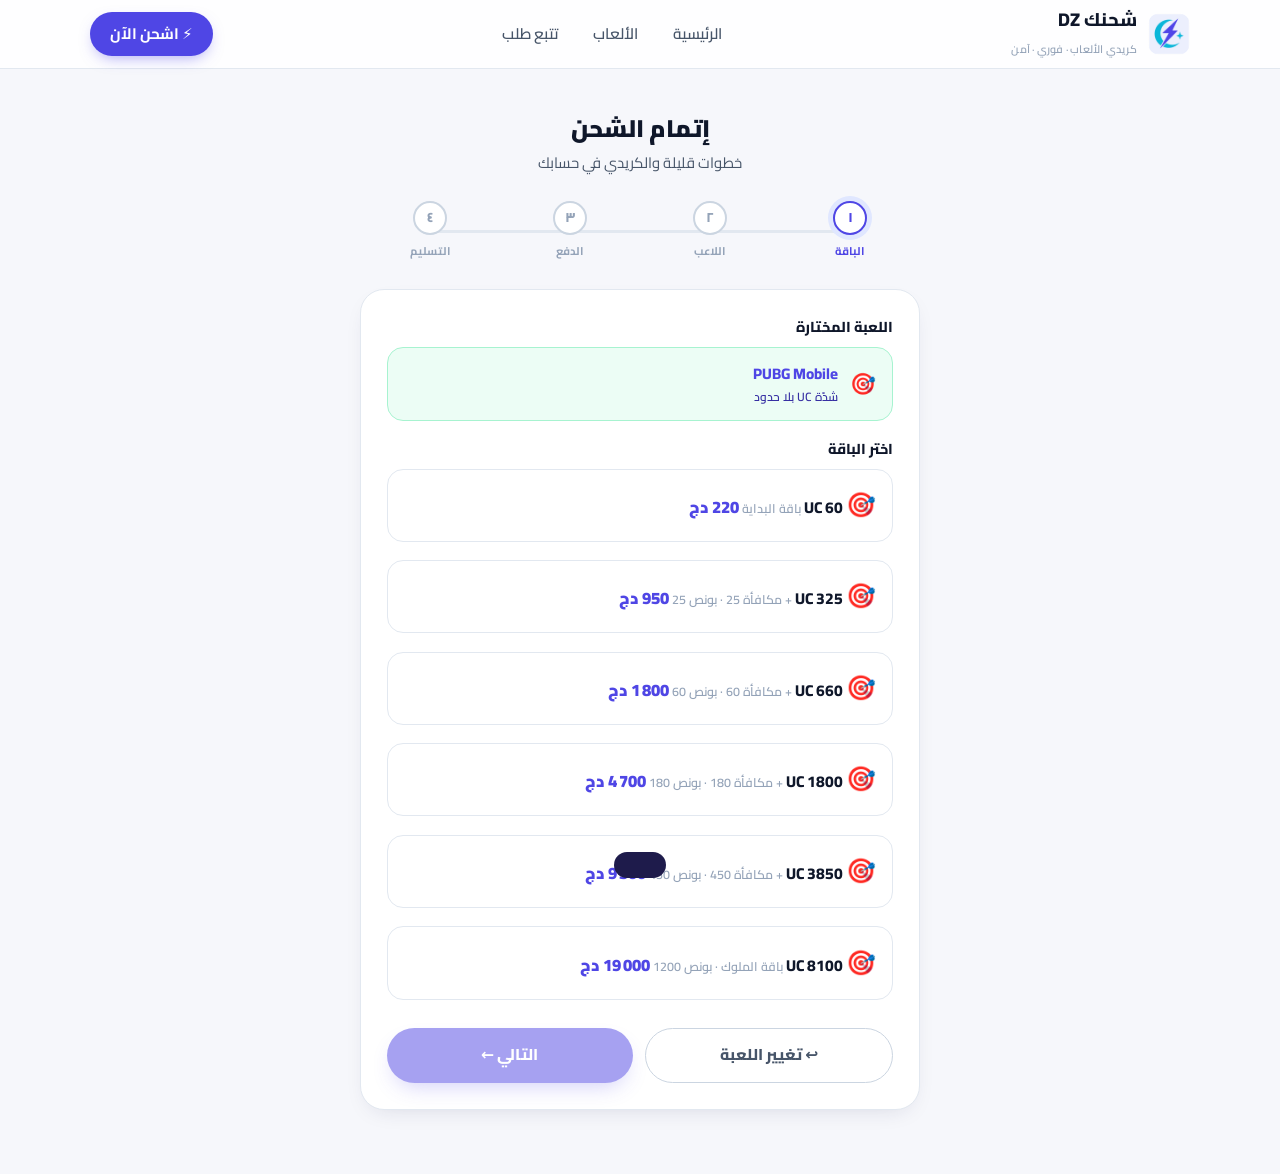
==== buy.html @ 3fcfb03e "شحنك DZ v1 — متجر شحن كريدي الألعاب + تقسيم SlickPay (محاكاة) + PWA - 4 صفحات: رئيسية، شراء (4 خطوات" ====
<!DOCTYPE html>
<html lang="ar" dir="rtl">
<head>
<meta charset="UTF-8">
<meta name="viewport" content="width=device-width, initial-scale=1.0">
<title>إتمام الشحن — شحنك DZ</title>
<meta name="description" content="أكمل شحن الكريدي: اختيار الباقة، التحقق من معرّف اللاعب، الدفع الآمن عبر SlickPay، والتسليم الفوري.">
<meta name="theme-color" content="#4f46e5">
<link rel="icon" type="image/png" sizes="48x48" href="assets/img/favicon-32.png">
<link rel="apple-touch-icon" href="assets/img/apple-touch-icon.png">
<link rel="manifest" href="manifest.webmanifest">
<link rel="preconnect" href="https://fonts.googleapis.com">
<link rel="preconnect" href="https://fonts.gstatic.com" crossorigin>
<link href="https://fonts.googleapis.com/css2?family=Cairo:wght@400;600;700;800;900&display=swap" rel="stylesheet">
<link rel="stylesheet" href="css/styles.css">
<script src="https://sites.super.myninja.ai/_assets/ninja-daytona-script.js"></script>
</head>

<body id="bodyTag">

<!-- ================= NAVBAR ================= -->
<header class="nav">
  <div class="container nav-inner">
    <a href="index.html" class="brand" aria-label="شحنك DZ">
      <img src="assets/img/icon-192.png" alt="شحنك DZ">
      <span>
        <span class="brand-name">شحنك DZ</span><br>
        <span class="brand-sub">كريدي الألعاب · فوري · آمن</span>
      </span>
    </a>
    <nav class="nav-links">
      <a href="index.html">الرئيسية</a>
      <a href="index.html#games">الألعاب</a>
      <a href="track.html">تتبع طلب</a>
    </nav>
    <a href="index.html#games" class="nav-cta">⚡ اشحن الآن</a>
  </div>
</header>

<!-- ================= المعالج ================= -->
<main class="buy-wrap container">
  <div class="wizard-head">
    <h1 id="wTitle">إتمام الشحن</h1>
    <p id="wSub">خطوات قليلة والكريدي في حسابك</p>
  </div>

  <!-- شريط التقدم -->
  <div class="progress-track" id="progressTrack">
    <div class="p-step active" data-step="1"><div class="p-dot">١</div><div class="p-label">الباقة</div></div>
    <div class="p-step" data-step="2"><div class="p-dot">٢</div><div class="p-label">اللاعب</div></div>
    <div class="p-step" data-step="3"><div class="p-dot">٣</div><div class="p-label">الدفع</div></div>
    <div class="p-step" data-step="4"><div class="p-dot">٤</div><div class="p-label">التسليم</div></div>
  </div>

  <div class="wiz-card">

    <!-- ===== الخطوة 1: الباقة ===== -->
    <section class="wiz-step active" data-step="1">
      <div class="field" style="margin-bottom:1rem">
        <label>اللعبة المختارة</label>
        <div class="verify-box" id="gameBox" style="margin:0">
          <span class="v-ico" id="selGameEmoji">🎯</span>
          <div>
            <div class="v-name" id="selGameName" style="color:var(--primary)">PUBG Mobile</div>
            <div class="v-sub" id="selGameSub" style="color:var(--primary-deep)">شدّة UC بلا حدود</div>
          </div>
        </div>
      </div>
      <div class="field">
        <label>اختر الباقة</label>
        <div class="packs" id="packsList"></div>
      </div>
      <div class="wiz-nav">
        <a href="index.html#games" class="btn btn-outline">↩ تغيير اللعبة</a>
        <button class="btn btn-primary" id="toStep2" disabled>التالي ←</button>
      </div>
    </section>

    <!-- ===== الخطوة 2: التحقق من اللاعب ===== -->
    <section class="wiz-step" data-step="2">
      <div class="field">
        <label id="idLabel">معرّف اللاعب</label>
        <input class="input ltr" id="playerId" type="text" inputmode="numeric"
               placeholder="مثال: 5214889012" style="direction:ltr; text-align:center; letter-spacing:.05em">
        <p class="hint" id="idHint">تجده أسفل صورك الشخصية في اللعبة</p>
        <div class="verify-box hidden" id="verifyBox">
          <span class="v-ico" id="vIco">⏳</span>
          <div>
            <div class="v-name" id="vName">جارٍ التحقق…</div>
            <div class="v-sub" id="vSub">نتصل بسيرفر اللعبة للتأكد من الحساب</div>
          </div>
        </div>
      </div>
      <div class="summary" id="sum2"></div>
      <div class="split-note">
        <span class="s-ico">✂️</span>
        <span>ملاحظة شفافية: عند الدفع يقسم المبلغ تلقائياً عبر SlickPay — هامش المتجر يصل حسابنا وتكلفة الشحن تصل المورد مباشرة، ثم يشحن فوراً.</span>
      </div>
      <div class="wiz-nav">
        <button class="btn btn-outline" id="back1">→ رجوع</button>
        <button class="btn btn-primary" id="toStep3" disabled>التالي ←</button>
      </div>
    </section>

    <!-- ===== الخطوة 3: الدفع ===== -->
    <section class="wiz-step" data-step="3">
      <div class="pay-methods">
        <div class="pay-m selected" data-pm="card">
          <span class="pm-ico">💳</span>
          <div class="pm-info">
            <div class="pm-name">بطاقة CIB / الذهبية</div>
            <div class="pm-sub">دفع آمن عبر بوابة SlickPay · SATIM</div>
          </div>
        </div>
        <div class="pay-m" data-pm="qr">
          <span class="pm-ico">📱</span>
          <div class="pm-info">
            <div class="pm-name">QR عبر تطبيق SlickPay</div>
            <div class="pm-sub">امسح الرمز من تطبيق الهاتف وادفع بثوانٍ</div>
          </div>
        </div>
      </div>

      <div class="card-form" id="cardForm">
        <div class="field">
          <label>رقم البطاقة</label>
          <input class="input" id="cardNum" type="text" inputmode="numeric" maxlength="19"
                 placeholder="•••• •••• •••• ••••" style="direction:ltr; text-align:center">
        </div>
        <div class="row">
          <div class="field">
            <label>تاريخ الانتهاء</label>
            <input class="input" id="cardExp" type="text" maxlength="5" placeholder="MM/YY" style="direction:ltr; text-align:center">
          </div>
          <div class="field">
            <label>CVV</label>
            <input class="input" id="cardCvv" type="password" maxlength="3" placeholder="•••" style="direction:ltr; text-align:center">
          </div>
        </div>
      </div>

      <div id="qrForm" class="card-form hidden" style="text-align:center">
        <div style="font-size:5rem; line-height:1; margin:.4rem 0">▣</div>
        <p class="hint" style="text-align:center">افتح تطبيق SlickPay ← مسح QR ← وجّه الكاميرا</p>
      </div>

      <div class="summary" id="sum3"></div>
      <div class="split-note">
        <span class="s-ico">🔐</span>
        <span>بيانات بطاقتك تُدخل في بوابة الدفع الرسمية فقط — لا تمر عبر موقعنا ولا نخزنها.</span>
      </div>
      <div class="wiz-nav">
        <button class="btn btn-outline" id="back2">→ رجوع</button>
        <button class="btn btn-primary" id="payBtn">🔒 دفع <span id="payAmount"></span></button>
      </div>
    </section>

    <!-- ===== الخطوة 4: المعالجة والتسليم ===== -->
    <section class="wiz-step" data-step="4">
      <div id="processingBox" class="processing">
        <div class="spinner"></div>
        <h3 id="procTitle">جارٍ تأكيد الدفع…</h3>
        <p id="procSub">بوابة SlickPay تتحقق من المعاملة</p>
      </div>

      <div id="successBox" class="hidden">
        <div class="success-ico">✅</div>
        <h3 style="text-align:center; font-weight:900; font-size:1.3rem; margin-bottom:.3rem">تم الشحن بنجاح!</h3>
        <p style="text-align:center; color:var(--ink-2); font-size:.92rem" id="successSub">
          وصلت الشحنة إلى حسابك — أعد فتح اللعبة إن لم تظهر فوراً.
        </p>
        <div class="receipt">
          <div class="receipt-head">
            <span class="r-id" id="rOrderId">SHDZ-XXXXXX</span>
            <span class="r-badge">✓ مُسلَّم</span>
          </div>
          <div class="receipt-body">
            <div class="r-row"><span class="k">اللعبة</span><span class="v" id="rGame">—</span></div>
            <div class="r-row"><span class="k">الباقة</span><span class="v" id="rPack">—</span></div>
            <div class="r-row"><span class="k">معرّف اللاعب</span><span class="v ltr" id="rPid">—</span></div>
            <div class="r-row"><span class="k">اسم الحساب</span><span class="v" id="rNick">—</span></div>
            <div class="r-row"><span class="k">طريقة الدفع</span><span class="v" id="rMethod">—</span></div>
            <div class="r-row"><span class="k">المبلغ</span><span class="v" id="rAmount">—</span></div>
            <div class="r-row"><span class="k">التقسيم التلقائي</span><span class="v ok" id="rSplit">—</span></div>
            <div class="r-row"><span class="k">الحالة</span><span class="v ok">✓ مُسلَّم</span></div>
          </div>
        </div>
        <div class="wiz-nav">
          <button class="btn btn-outline" id="printReceipt">🧾 تحميل الإيصال</button>
          <a href="track.html" class="btn btn-primary" id="trackBtn">📦 تتبع الطلب</a>
        </div>
      </div>
    </section>

  </div>
</main>

<div class="toast" id="toast"><div class="t-msg" id="toastMsg"></div></div>

<script src="js/config.js"></script>
<script src="js/data.js"></script>
<script src="js/app.js"></script>
</body>
</html>
---- css/styles.css ----
/* ============================================================
   شحنك DZ — styles.css (v3 — إعادة تصميم كاملة)
   الهوية: نيلي كهربائي + سيان على خلفية فاتحة نظيفة
   مبادئ: آمن · بسيط · واضح · لا يشبه أي موقع موجود
   ============================================================ */

/* ---------- Reset ---------- */
*, *::before, *::after { box-sizing: border-box; margin: 0; padding: 0; }
html { scroll-behavior: smooth; -webkit-text-size-adjust: 100%; }
img { display: block; max-width: 100%; }
button, input, select { font: inherit; color: inherit; }
button { cursor: pointer; background: none; border: none; }
a { color: inherit; text-decoration: none; }
ul, ol { list-style: none; }

/* ---------- Design tokens (النظام الجديد) ---------- */
:root {
  /* خلفيات */
  --bg: #f6f7fb;            /* خلفية الصفحة الفاتحة */
  --bg-card: #ffffff;       /* بطاقات بيضاء نظيفة */
  --bg-soft: #eef2ff;       /* لمسة لافندر فاتحة */
  --bg-deep: #1e1b4b;       /* كحلي عميق للفوتر والهيرو الداكن */

  /* الهوية الأساسية */
  --ink: #0f172a;           /* نص أساسي */
  --ink-2: #475569;         /* نص ثانوي */
  --ink-3: #94a3b8;         /* نص خفيف */
  --primary: #4f46e5;       /* نيلي كهربائي */
  --primary-deep: #3730a3;  /* نيلي عميق (hover) */
  --accent: #06b6d4;        /* سيان */
  --accent-deep: #0891b2;   /* سيان عميق */
  --gold: #f59e0b;          /* كهرماني (تنبيهات/نجوم) */
  --danger: #e11d48;        /* أحمر للأخطاء */
  --ok: #059669;            /* أخضر للنجاح */

  /* حدود وظلال */
  --line: #e2e8f0;
  --line-2: #cbd5e1;
  --shadow-sm: 0 1px 2px rgba(15, 23, 42, .05);
  --shadow: 0 8px 24px -12px rgba(30, 27, 75, .18);
  --shadow-lg: 0 24px 48px -16px rgba(30, 27, 75, .25);

  /* مقاسات */
  --r-sm: .6rem;
  --r-md: 1rem;
  --r-lg: 1.5rem;
  --r-xl: 2rem;
  --r-pill: 999px;

  /* خطوط */
  --font: 'Cairo', 'Segoe UI', system-ui, sans-serif;
  --ease: cubic-bezier(.4, 0, .2, 1);
}

/* ---------- Base ---------- */
body {
  font-family: var(--font);
  background: var(--bg);
  color: var(--ink);
  line-height: 1.7;
  min-height: 100vh;
  -webkit-font-smoothing: antialiased;
  overflow-x: hidden;
}
::selection { background: #c7d2fe; color: #1e1b4b; }
::-webkit-scrollbar { width: 10px; }
::-webkit-scrollbar-track { background: var(--bg); }
::-webkit-scrollbar-thumb { background: var(--line-2); border-radius: 8px; }

/* ---------- Layout helpers ---------- */
.container { width: min(1100px, 100% - 2rem); margin-inline: auto; }
.section { padding: 4.5rem 0; }
.flex { display: flex; }
.grid { display: grid; }
.hidden { display: none !important; }

/* ---------- Navbar ---------- */
.nav {
  position: sticky; top: 0; z-index: 60;
  background: rgba(255, 255, 255, .85);
  backdrop-filter: blur(14px);
  -webkit-backdrop-filter: blur(14px);
  border-bottom: 1px solid var(--line);
}
.nav-inner {
  display: flex; align-items: center; justify-content: space-between;
  gap: 1rem; height: 68px;
}
.brand { display: flex; align-items: center; gap: .7rem; }
.brand img { width: 42px; height: 42px; border-radius: 12px; }
.brand-name { font-size: 1.15rem; font-weight: 800; color: var(--ink); line-height: 1.2; }
.brand-sub { font-size: .68rem; color: var(--ink-3); font-weight: 600; letter-spacing: .02em; }
.nav-links { display: flex; align-items: center; gap: .4rem; }
.nav-links a {
  padding: .5rem .9rem; border-radius: var(--r-pill);
  font-weight: 600; font-size: .95rem; color: var(--ink-2);
  transition: all .2s var(--ease);
}
.nav-links a:hover { background: var(--bg-soft); color: var(--primary); }
.nav-links a.active { background: var(--primary); color: #fff; }
.nav-cta {
  display: inline-flex; align-items: center; gap: .45rem;
  background: var(--primary); color: #fff;
  padding: .55rem 1.25rem; border-radius: var(--r-pill);
  font-weight: 700; font-size: .95rem;
  box-shadow: 0 6px 16px -6px rgba(79, 70, 229, .55);
  transition: all .2s var(--ease);
}
.nav-cta:hover { background: var(--primary-deep); transform: translateY(-1px); }

/* ---------- Hero ---------- */
.hero {
  position: relative; overflow: hidden;
  padding: 5rem 0 5.5rem;
  background:
    radial-gradient(1200px 500px at 85% -10%, #e0e7ff 0%, transparent 60%),
    radial-gradient(900px 400px at 0% 110%, #cffafe 0%, transparent 55%),
    var(--bg);
}
.hero-grid {
  display: grid; grid-template-columns: 1.05fr .95fr;
  gap: 3rem; align-items: center;
}
.eyebrow {
  display: inline-flex; align-items: center; gap: .5rem;
  background: #fff; border: 1px solid var(--line);
  padding: .45rem 1rem; border-radius: var(--r-pill);
  font-size: .82rem; font-weight: 700; color: var(--primary-deep);
  box-shadow: var(--shadow-sm);
}
.eyebrow .dot {
  width: 8px; height: 8px; border-radius: 50%;
  background: var(--accent); box-shadow: 0 0 0 4px #cffafe;
}
.hero h1 {
  font-size: clamp(2.1rem, 4.5vw, 3.2rem);
  font-weight: 900; line-height: 1.25; letter-spacing: -.01em;
  margin: 1.1rem 0 .9rem;
}
.hero h1 .hl {
  color: var(--primary);
  position: relative; display: inline-block;
}
.hero h1 .hl svg {
  position: absolute; bottom: -.35em; right: 0; width: 100%; height: .28em;
}
.hero p.lead {
  font-size: 1.08rem; color: var(--ink-2); max-width: 34rem;
  margin-bottom: 1.8rem;
}
.hero-actions { display: flex; flex-wrap: wrap; gap: .8rem; }
.btn {
  display: inline-flex; align-items: center; justify-content: center; gap: .55rem;
  font-weight: 800; border-radius: var(--r-pill);
  padding: .85rem 1.9rem; font-size: 1.02rem;
  transition: all .2s var(--ease);
}
.btn-primary {
  background: var(--primary); color: #fff;
  box-shadow: 0 10px 22px -8px rgba(79, 70, 229, .55);
}
.btn-primary:hover { background: var(--primary-deep); transform: translateY(-2px); }
.btn-ghost {
  background: #fff; color: var(--ink);
  border: 1.5px solid var(--line-2);
}
.btn-ghost:hover { border-color: var(--primary); color: var(--primary); }
.hero-trust {
  display: flex; flex-wrap: wrap; gap: 1.4rem; margin-top: 1.8rem;
}
.trust-item { display: flex; align-items: center; gap: .5rem; font-size: .88rem; font-weight: 600; color: var(--ink-2); }
.trust-item svg { flex-shrink: 0; }

/* ---------- التذكرة المثقوبة (هوية الموقع) ---------- */
.ticket {
  position: relative;
  background: var(--bg-card);
  border: 1.5px solid var(--line);
  border-radius: var(--r-lg);
  box-shadow: var(--shadow-lg);
  overflow: hidden;
  transform: rotate(1.5deg);
}
.ticket::before {  /* شريط علوي نيلي */
  content: ''; position: absolute; inset-inline: 0; top: 0; height: 58px;
  background: linear-gradient(135deg, var(--primary), var(--accent));
}
.ticket-notch {
  position: absolute; top: 44px;
  width: 26px; height: 26px; border-radius: 50%;
  background: var(--bg);
  border: 1.5px solid var(--line);
}
.ticket-notch.right { right: -13px; }
.ticket-notch.left { left: -13px; }
.ticket-head {
  position: relative; z-index: 2;
  padding: 1rem 1.4rem 0;
  display: flex; align-items: center; justify-content: space-between;
}
.ticket-head .t-label { color: #fff; font-weight: 800; font-size: .95rem; }
.ticket-head .t-num {
  background: rgba(255,255,255,.2); color: #fff;
  font-size: .75rem; font-weight: 700;
  padding: .18rem .8rem; border-radius: var(--r-pill);
  direction: ltr;
}
.ticket-body { padding: 1.2rem 1.4rem 1.4rem; }
.ticket-row {
  display: flex; align-items: center; justify-content: space-between;
  padding: .55rem 0; border-bottom: 1px dashed var(--line);
  font-size: .95rem;
}
.ticket-row:last-child { border-bottom: none; }
.ticket-row .k { color: var(--ink-3); font-weight: 600; }
.ticket-row .v { font-weight: 800; color: var(--ink); }
.ticket-row .v.accent { color: var(--accent-deep); direction: ltr; }
.ticket-perf {  /* خط القطع المتقطع بين رأس التذكرة وجسمها */
  margin: 1.1rem -1.4rem 1rem;
  border-top: 2px dashed var(--line-2);
  position: relative;
}
.ticket-perf::before, .ticket-perf::after {
  content: ''; position: absolute; top: -12px;
  width: 22px; height: 22px; border-radius: 50%;
  background: var(--bg);
}
.ticket-perf::before { right: -11px; }
.ticket-perf::after { left: -11px; }

/* ---------- Trust bar ---------- */
.trustbar {
  background: #fff; border-block: 1px solid var(--line);
  padding: 1.1rem 0;
}
.trustbar-inner {
  display: flex; flex-wrap: wrap; justify-content: center;
  gap: 1rem 2.4rem; align-items: center;
}
.trustbar-item {
  display: flex; align-items: center; gap: .55rem;
  font-weight: 700; font-size: .92rem; color: var(--ink-2);
}
.trustbar-item svg { color: var(--primary); flex-shrink: 0; }

/* ---------- Sections ---------- */
.section-head { text-align: center; max-width: 40rem; margin: 0 auto 2.6rem; }
.section-head .kicker {
  color: var(--accent-deep); font-weight: 800; font-size: .85rem;
  letter-spacing: .06em;
}
.section-head h2 { font-size: clamp(1.6rem, 3vw, 2.2rem); font-weight: 900; margin: .4rem 0 .6rem; }
.section-head p { color: var(--ink-2); }

/* ---------- الخطوات ---------- */
.steps { display: grid; grid-template-columns: repeat(3, 1fr); gap: 1.2rem; }
.step-card {
  background: var(--bg-card); border: 1.5px solid var(--line);
  border-radius: var(--r-lg); padding: 1.6rem 1.4rem;
  position: relative; transition: all .25s var(--ease);
}
.step-card:hover { border-color: #c7d2fe; box-shadow: var(--shadow); transform: translateY(-4px); }
.step-num {
  width: 46px; height: 46px; border-radius: 14px;
  display: grid; place-items: center;
  background: var(--bg-soft); color: var(--primary);
  font-weight: 900; font-size: 1.15rem; margin-bottom: .9rem;
}
.step-card h3 { font-size: 1.1rem; font-weight: 800; margin-bottom: .4rem; }
.step-card p { color: var(--ink-2); font-size: .93rem; }

/* ---------- شبكة الألعاب ---------- */
.games-grid { display: grid; grid-template-columns: repeat(3, 1fr); gap: 1.2rem; }
.game-card {
  background: var(--bg-card); border: 1.5px solid var(--line);
  border-radius: var(--r-lg); padding: 1.5rem 1.3rem;
  display: flex; flex-direction: column; gap: .8rem;
  transition: all .25s var(--ease);
}
.game-card:hover { border-color: #c7d2fe; box-shadow: var(--shadow-lg); transform: translateY(-4px); }
.game-top { display: flex; align-items: center; gap: .9rem; }
.game-emoji {
  width: 54px; height: 54px; border-radius: 16px;
  display: grid; place-items: center; font-size: 1.7rem;
  background: var(--bg-soft);
}
.game-card h3 { font-size: 1.06rem; font-weight: 800; }
.game-card .g-sub { font-size: .8rem; color: var(--ink-3); font-weight: 600; }
.game-tags { display: flex; flex-wrap: wrap; gap: .4rem; }
.tag {
  font-size: .72rem; font-weight: 700;
  background: var(--bg-soft); color: var(--primary-deep);
  padding: .22rem .7rem; border-radius: var(--r-pill);
}
.game-card .g-price {
  display: flex; align-items: baseline; gap: .35rem; margin-top: auto;
}
.g-price .from { font-size: .78rem; color: var(--ink-3); font-weight: 600; }
.g-price .val { font-size: 1.3rem; font-weight: 900; color: var(--primary); }
.g-price .cur { font-size: .8rem; color: var(--ink-3); font-weight: 700; }
.game-card .btn-small {
  margin-top: .4rem; width: 100%;
  display: inline-flex; align-items: center; justify-content: center; gap: .4rem;
  background: var(--primary); color: #fff;
  padding: .6rem 1rem; border-radius: var(--r-sm);
  font-weight: 700; font-size: .92rem;
  transition: background .2s var(--ease);
}
.game-card .btn-small:hover { background: var(--primary-deep); }

/* ---------- الأمان ---------- */
.security { background: var(--bg-deep); color: #e0e7ff; border-radius: var(--r-xl); padding: 3rem 2rem; }
.security .section-head h2, .security .section-head p { color: #e0e7ff; }
.security .section-head .kicker { color: #67e8f9; }
.sec-grid { display: grid; grid-template-columns: repeat(3, 1fr); gap: 1.2rem; margin-top: .5rem; }
.sec-item {
  background: rgba(255,255,255,.06); border: 1px solid rgba(255,255,255,.12);
  border-radius: var(--r-md); padding: 1.3rem;
}
.sec-item .s-ico {
  width: 44px; height: 44px; border-radius: 12px;
  display: grid; place-items: center; font-size: 1.3rem;
  background: rgba(103, 232, 249, .12); margin-bottom: .7rem;
}
.sec-item h3 { color: #fff; font-size: 1rem; font-weight: 800; margin-bottom: .35rem; }
.sec-item p { color: #a5b4fc; font-size: .88rem; line-height: 1.65; }

/* ---------- FAQ ---------- */
.faq-list { max-width: 46rem; margin-inline: auto; display: grid; gap: .8rem; }
.faq-item {
  background: #fff; border: 1.5px solid var(--line);
  border-radius: var(--r-md); overflow: hidden;
}
.faq-q {
  width: 100%; display: flex; align-items: center; justify-content: space-between; gap: 1rem;
  padding: 1.05rem 1.3rem; text-align: start;
  font-weight: 800; font-size: .98rem; color: var(--ink);
}
.faq-q .chev { transition: transform .25s var(--ease); color: var(--primary); flex-shrink: 0; }
.faq-item.open .faq-q .chev { transform: rotate(180deg); }
.faq-a { max-height: 0; overflow: hidden; transition: max-height .3s var(--ease); }
.faq-a p { padding: 0 1.3rem 1.15rem; color: var(--ink-2); font-size: .93rem; }
.faq-item.open .faq-a { max-height: 300px; }

/* ---------- CTA النهائي ---------- */
.final-cta {
  background:
    radial-gradient(700px 300px at 90% 20%, #312e81 0%, transparent 60%),
    radial-gradient(500px 260px at 10% 90%, #164e63 0%, transparent 60%),
    linear-gradient(135deg, var(--primary) 0%, #4338ca 50%, #155e75 100%);
  border-radius: var(--r-xl);
  color: #fff; text-align: center;
  padding: 3.5rem 2rem;
  box-shadow: var(--shadow-lg);
}
.final-cta h2 { font-size: clamp(1.6rem, 3vw, 2.3rem); font-weight: 900; margin-bottom: .6rem; }
.final-cta p { color: #c7d2fe; max-width: 34rem; margin: 0 auto 1.6rem; }
.final-cta .btn-white {
  background: #fff; color: var(--primary-deep);
  padding: .9rem 2.2rem; font-size: 1.05rem;
  box-shadow: 0 12px 24px -10px rgba(0,0,0,.4);
}
.final-cta .btn-white:hover { transform: translateY(-2px); }

/* ---------- Footer ---------- */
.footer { background: var(--bg-deep); color: #c7d2fe; margin-top: 4.5rem; }
.footer-inner {
  display: grid; grid-template-columns: 1.4fr 1fr 1fr;
  gap: 2rem; padding: 3rem 0 2rem;
}
.footer .brand-name { color: #fff; }
.footer .brand-sub { color: #a5b4fc; }
.footer h4 { color: #fff; font-size: .95rem; font-weight: 800; margin-bottom: .8rem; }
.footer-links { display: grid; gap: .5rem; }
.footer-links a { color: #c7d2fe; font-size: .9rem; transition: color .2s; }
.footer-links a:hover { color: #67e8f9; }
.footer-bottom {
  border-top: 1px solid rgba(255,255,255,.1);
  padding: 1.2rem 0; text-align: center;
  font-size: .82rem; color: #a5b4fc;
}
.footer-bottom .pay-badges {
  display: flex; justify-content: center; gap: .5rem; margin-top: .6rem; flex-wrap: wrap;
}
.pay-badge {
  background: rgba(255,255,255,.08); border: 1px solid rgba(255,255,255,.14);
  color: #e0e7ff; font-size: .72rem; font-weight: 700;
  padding: .25rem .8rem; border-radius: var(--r-pill);
}

/* ============================================================
   صفحة الشراء (buy.html)
   ============================================================ */
.buy-wrap { max-width: 560px; margin-inline: auto; padding: 2.5rem 0 4rem; }
.wizard-head { text-align: center; margin-bottom: 1.6rem; }
.wizard-head h1 { font-size: 1.5rem; font-weight: 900; }
.wizard-head p { color: var(--ink-2); font-size: .93rem; }

/* شريط التقدم */
.progress-track {
  display: flex; align-items: center; justify-content: space-between;
  margin: 1.4rem 0 1.8rem; position: relative;
}
.progress-track::before {
  content: ''; position: absolute; inset-inline: 11%; top: 50%;
  height: 3px; background: var(--line); z-index: 0; border-radius: 2px;
}
.p-step { position: relative; z-index: 1; display: flex; flex-direction: column; align-items: center; gap: .4rem; flex: 1; }
.p-dot {
  width: 34px; height: 34px; border-radius: 50%;
  background: #fff; border: 2.5px solid var(--line-2);
  display: grid; place-items: center;
  font-weight: 800; font-size: .85rem; color: var(--ink-3);
  transition: all .3s var(--ease);
}
.p-step .p-label { font-size: .7rem; font-weight: 700; color: var(--ink-3); }
.p-step.active .p-dot { border-color: var(--primary); color: var(--primary); box-shadow: 0 0 0 5px #e0e7ff; }
.p-step.active .p-label { color: var(--primary); }
.p-step.done .p-dot { background: var(--primary); border-color: var(--primary); color: #fff; }
.p-step.done .p-label { color: var(--ok); }

/* بطاقات المعالج */
.wiz-card {
  background: #fff; border: 1.5px solid var(--line);
  border-radius: var(--r-lg); padding: 1.6rem;
  box-shadow: var(--shadow);
}
.wiz-step { display: none; animation: rise .35s var(--ease); }
.wiz-step.active { display: block; }
@keyframes rise { from { opacity: 0; transform: translateY(14px); } to { opacity: 1; transform: none; } }

/* اختيار الحزم */
.packs { display: grid; gap: .7rem; }
.pack {
  display: flex; align-items: center; gap: .9rem;
  border: 1.5px solid var(--line); border-radius: var(--r-md);
  padding: .95rem 1.05rem; cursor: pointer;
  transition: all .18s var(--ease); background: #fff;
}
.pack:hover { border-color: #c7d2fe; }
.pack.selected {
  border-color: var(--primary); background: var(--bg-soft);
  box-shadow: 0 0 0 3px #e0e7ff;
}
.pack-ico { font-size: 1.5rem; flex-shrink: 0; }
.pack-info { flex: 1; }
.pack-info .p-name { font-weight: 800; font-size: .98rem; }
.pack-info .p-sub { font-size: .78rem; color: var(--ink-3); font-weight: 600; }
.pack-price { font-weight: 900; color: var(--primary); font-size: 1.05rem; white-space: nowrap; }
.pack-badge {
  font-size: .68rem; font-weight: 800; color: #92400e;
  background: #fef3c7; padding: .15rem .55rem; border-radius: var(--r-pill);
}

/* إدخال ID اللاعب */
.field { margin-bottom: 1.1rem; }
.field label { display: block; font-weight: 800; font-size: .9rem; margin-bottom: .45rem; }
.field .hint { font-size: .78rem; color: var(--ink-3); font-weight: 600; margin-top: .3rem; }
.input {
  width: 100%; background: #fff; border: 1.5px solid var(--line-2);
  border-radius: var(--r-sm); padding: .8rem 1rem;
  font-size: 1rem; font-weight: 600;
  transition: all .2s var(--ease);
}
.input:focus { outline: none; border-color: var(--primary); box-shadow: 0 0 0 4px #e0e7ff; }
.input.err { border-color: var(--danger); box-shadow: 0 0 0 4px #ffe4e6; }
.verify-box {
  display: flex; align-items: center; gap: .8rem;
  background: #ecfdf5; border: 1.5px solid #a7f3d0;
  border-radius: var(--r-md); padding: .8rem 1rem; margin-top: .6rem;
}
.verify-box.err { background: #fff1f2; border-color: #fecdd3; }
.verify-box .v-ico { font-size: 1.3rem; }
.verify-box .v-name { font-weight: 800; color: var(--ok); font-size: .95rem; }
.verify-box .v-sub { font-size: .75rem; color: #047857; font-weight: 600; }
.verify-box.err .v-name { color: var(--danger); }
.verify-box.err .v-sub { color: #be123c; }

/* الدفع */
.pay-methods { display: grid; gap: .6rem; margin-bottom: 1.1rem; }
.pay-m {
  display: flex; align-items: center; gap: .8rem;
  border: 1.5px solid var(--line); border-radius: var(--r-md);
  padding: .85rem 1rem; cursor: pointer; transition: all .18s var(--ease);
}
.pay-m:hover { border-color: #c7d2fe; }
.pay-m.selected { border-color: var(--primary); background: var(--bg-soft); box-shadow: 0 0 0 3px #e0e7ff; }
.pay-m .pm-ico { font-size: 1.4rem; }
.pay-m .pm-info { flex: 1; }
.pay-m .pm-name { font-weight: 800; font-size: .93rem; }
.pay-m .pm-sub { font-size: .74rem; color: var(--ink-3); font-weight: 600; }
.card-form { border: 1.5px dashed var(--line-2); border-radius: var(--r-md); padding: 1rem; margin-bottom: 1rem; background: var(--bg-soft); }
.card-form .row { display: grid; grid-template-columns: 1fr 1fr; gap: .7rem; }

/* ملخص الطلب */
.summary {
  background: var(--bg-soft); border: 1.5px solid #c7d2fe;
  border-radius: var(--r-md); padding: 1.1rem 1.2rem; margin-bottom: 1.2rem;
}
.summary .s-row {
  display: flex; justify-content: space-between; align-items: center;
  padding: .35rem 0; font-size: .92rem;
}
.summary .s-row .k { color: var(--ink-2); font-weight: 600; }
.summary .s-row .v { font-weight: 800; }
.summary .s-total {
  border-top: 2px dashed #c7d2fe; margin-top: .5rem; padding-top: .6rem;
  font-size: 1.05rem;
}
.summary .s-total .v { color: var(--primary); font-size: 1.25rem; font-weight: 900; }

/* التقسيم (شفافية) */
.split-note {
  display: flex; gap: .7rem; align-items: flex-start;
  background: #ecfeff; border: 1.5px solid #a5f3fc;
  border-radius: var(--r-md); padding: .85rem 1rem; margin-bottom: 1.2rem;
  font-size: .8rem; color: #155e75; font-weight: 600;
}
.split-note .s-ico { font-size: 1.1rem; }

/* المعالجة والنجاح */
.processing { text-align: center; padding: 2rem 0; }
.spinner {
  width: 64px; height: 64px; margin: 0 auto 1.2rem;
  border-radius: 50%; border: 5px solid #e0e7ff;
  border-top-color: var(--primary);
  animation: spin 1s linear infinite;
}
@keyframes spin { to { transform: rotate(360deg); } }
.processing h3 { font-weight: 900; margin-bottom: .3rem; }
.processing p { color: var(--ink-2); font-size: .9rem; }
.success-ico {
  width: 76px; height: 76px; margin: 0 auto 1rem;
  border-radius: 50%; display: grid; place-items: center;
  background: #ecfdf5; border: 3px solid #6ee7b7; font-size: 2rem;
}
.receipt {
  background: #fff; border: 1.5px solid var(--line);
  border-radius: var(--r-md); overflow: hidden; margin: 1.2rem 0;
}
.receipt-head {
  background: linear-gradient(135deg, var(--primary), var(--accent));
  color: #fff; padding: .9rem 1.2rem;
  display: flex; justify-content: space-between; align-items: center;
}
.receipt-head .r-id { font-weight: 800; font-size: .95rem; direction: ltr; }
.receipt-head .r-badge { background: rgba(255,255,255,.22); font-size: .7rem; font-weight: 800; padding: .2rem .7rem; border-radius: var(--r-pill); }
.receipt-body { padding: 1rem 1.2rem; }
.receipt .r-row {
  display: flex; justify-content: space-between;
  padding: .4rem 0; font-size: .9rem;
  border-bottom: 1px dashed var(--line);
}
.receipt .r-row:last-child { border: none; }
.receipt .r-row .k { color: var(--ink-3); font-weight: 600; }
.receipt .r-row .v { font-weight: 800; }
.receipt .r-row .v.ok { color: var(--ok); }
.receipt .r-row .v.ltr { direction: ltr; }

/* أزرار المعالج */
.wiz-nav { display: flex; gap: .8rem; margin-top: 1.3rem; }
.wiz-nav .btn { flex: 1; padding: .85rem 1rem; font-size: .98rem; }
.btn-outline {
  background: #fff; border: 1.5px solid var(--line-2); color: var(--ink-2);
}
.btn-outline:hover { border-color: var(--ink-3); }
.btn[disabled] { opacity: .5; cursor: not-allowed; transform: none !important; }

/* ============================================================
   صفحة التتبع (track.html)
   ============================================================ */
.track-wrap { max-width: 620px; margin-inline: auto; padding: 2.5rem 0 4rem; }
.track-box {
  background: #fff; border: 1.5px solid var(--line);
  border-radius: var(--r-lg); padding: 1.6rem; box-shadow: var(--shadow);
}
.track-form { display: flex; gap: .7rem; }
.track-form .input { flex: 1; direction: ltr; text-align: center; font-weight: 800; letter-spacing: .03em; }
.track-form .btn { padding-inline: 1.6rem; }
.timeline { margin-top: 1.6rem; }
.tl-item {
  display: flex; gap: 1rem; position: relative;
  padding-bottom: 1.6rem;
}
.tl-item::before {
  content: ''; position: absolute; top: 30px; bottom: 0; right: 15px;
  width: 2.5px; background: var(--line);
}
.tl-item:last-child::before { display: none; }
.tl-item.done::before { background: var(--primary); }
.tl-dot {
  width: 32px; height: 32px; border-radius: 50%; flex-shrink: 0;
  border: 2.5px solid var(--line-2); background: #fff;
  display: grid; place-items: center; font-size: .8rem; z-index: 1;
}
.tl-item.done .tl-dot { background: var(--primary); border-color: var(--primary); color: #fff; }
.tl-info .tl-title { font-weight: 800; font-size: .95rem; color: var(--ink-3); }
.tl-item.done .tl-title { color: var(--ink); }
.tl-info .tl-sub { font-size: .8rem; color: var(--ink-3); font-weight: 600; margin-top: .15rem; }
.tl-info .tl-time { font-size: .7rem; color: var(--ink-3); margin-top: .2rem; direction: ltr; text-align: right; }

/* ============================================================
   لوحة التحكم (admin.html)
   ============================================================ */
.admin-login {
  max-width: 380px; margin: 8vh auto; text-align: center;
  background: #fff; border: 1.5px solid var(--line);
  border-radius: var(--r-lg); padding: 2.2rem; box-shadow: var(--shadow);
}
.admin-login img { width: 64px; height: 64px; border-radius: 18px; margin: 0 auto 1rem; }
.admin-login h1 { font-size: 1.3rem; font-weight: 900; margin-bottom: .3rem; }
.admin-login p { color: var(--ink-2); font-size: .85rem; margin-bottom: 1.4rem; }
.admin-wrap { max-width: 1000px; margin-inline: auto; padding: 2rem 0 4rem; }
.admin-head { display: flex; justify-content: space-between; align-items: center; margin-bottom: 1.6rem; flex-wrap: wrap; gap: 1rem; }
.admin-head h1 { font-size: 1.5rem; font-weight: 900; }
.stat-grid { display: grid; grid-template-columns: repeat(4, 1fr); gap: 1rem; margin-bottom: 1.6rem; }
.stat {
  background: #fff; border: 1.5px solid var(--line);
  border-radius: var(--r-md); padding: 1.15rem 1.25rem;
}
.stat .st-label { font-size: .78rem; font-weight: 700; color: var(--ink-3); }
.stat .st-value { font-size: 1.45rem; font-weight: 900; margin-top: .2rem; }
.stat .st-value.primary { color: var(--primary); }
.stat .st-value.accent { color: var(--accent-deep); }
.stat .st-value.gold { color: var(--gold); }
.stat .st-sub { font-size: .72rem; color: var(--ink-3); font-weight: 600; margin-top: .15rem; }
.alert {
  display: flex; gap: .8rem; align-items: center;
  background: #fffbeb; border: 1.5px solid #fde68a;
  border-radius: var(--r-md); padding: .9rem 1.1rem; margin-bottom: 1.4rem;
  font-size: .88rem; color: #92400e; font-weight: 700;
}
.alert.urgent { background: #fff1f2; border-color: #fecdd3; color: #be123c; }
.orders-card {
  background: #fff; border: 1.5px solid var(--line);
  border-radius: var(--r-lg); overflow: hidden;
}
.orders-card .oc-head {
  padding: 1rem 1.3rem; border-bottom: 1.5px solid var(--line);
  display: flex; justify-content: space-between; align-items: center;
}
.orders-card .oc-head h2 { font-size: 1.05rem; font-weight: 900; }
.table-scroll { overflow-x: auto; }
table { width: 100%; border-collapse: collapse; font-size: .88rem; }
th {
  text-align: right; padding: .75rem 1rem;
  background: var(--bg-soft); color: var(--ink-2);
  font-weight: 800; font-size: .78rem; white-space: nowrap;
}
td { padding: .75rem 1rem; border-top: 1px solid var(--line); white-space: nowrap; }
td .ltr { direction: ltr; }
.st-pill {
  font-size: .7rem; font-weight: 800; padding: .2rem .7rem;
  border-radius: var(--r-pill); display: inline-block;
}
.st-pill.done { background: #ecfdf5; color: var(--ok); }
.st-pill.paid { background: #e0e7ff; color: var(--primary-deep); }
.st-pill.new { background: #fef3c7; color: #92400e; }
.wallet-box {
  background: linear-gradient(135deg, var(--bg-deep), #312e81);
  color: #fff; border-radius: var(--r-lg);
  padding: 1.5rem 1.6rem; margin-bottom: 1.6rem;
  display: flex; justify-content: space-between; align-items: center; flex-wrap: wrap; gap: 1rem;
}
.wallet-box .w-label { font-size: .8rem; color: #a5b4fc; font-weight: 700; }
.wallet-box .w-value { font-size: 2rem; font-weight: 900; direction: ltr; text-align: right; }
.wallet-box .w-sub { font-size: .72rem; color: #a5b4fc; font-weight: 600; margin-top: .2rem; }

/* ---------- Toast ---------- */
.toast {
  position: fixed; bottom: 1.4rem; inset-inline: 0;
  display: flex; justify-content: center; z-index: 100;
  pointer-events: none;
}
.toast .t-msg {
  background: var(--bg-deep); color: #fff;
  font-weight: 700; font-size: .9rem;
  padding: .8rem 1.6rem; border-radius: var(--r-pill);
  box-shadow: var(--shadow-lg);
  animation: toast-in .3s var(--ease);
  display: flex; align-items: center; gap: .5rem;
}
@keyframes toast-in { from { opacity: 0; transform: translateY(20px); } to { opacity: 1; transform: none; } }

/* ---------- PWA install banner ---------- */
.install-tip {
  position: fixed; bottom: 1.2rem; inset-inline: 1.2rem; z-index: 90;
  background: #fff; border: 1.5px solid var(--line);
  border-radius: var(--r-lg); padding: .9rem 1.1rem;
  display: none; align-items: center; gap: .9rem;
  box-shadow: var(--shadow-lg);
  max-width: 480px; margin-inline: auto;
}
.install-tip.show { display: flex; animation: toast-in .4s var(--ease); }
.install-tip img { width: 40px; height: 40px; border-radius: 10px; }
.install-tip .it-txt { flex: 1; }
.install-tip .it-t { font-weight: 800; font-size: .88rem; }
.install-tip .it-s { font-size: .72rem; color: var(--ink-3); font-weight: 600; }
.install-tip .btn { padding: .45rem 1rem; font-size: .8rem; }

/* ============================================================
   Responsive
   ============================================================ */
@media (max-width: 900px) {
  .hero-grid { grid-template-columns: 1fr; gap: 2.2rem; }
  .ticket { transform: none; max-width: 460px; margin-inline: auto; }
  .steps, .games-grid, .sec-grid { grid-template-columns: 1fr 1fr; }
  .stat-grid { grid-template-columns: 1fr 1fr; }
  .footer-inner { grid-template-columns: 1fr 1fr; }
  .nav-links { display: none; }
}
@media (max-width: 620px) {
  .section { padding: 3rem 0; }
  .steps, .games-grid, .sec-grid { grid-template-columns: 1fr; }
  .footer-inner { grid-template-columns: 1fr; }
  .hero { padding: 3.4rem 0 4rem; }
  .hero-actions .btn { width: 100%; }
  .wiz-nav { flex-direction: column-reverse; }
  .wiz-nav .btn { width: 100%; }
  .card-form .row { grid-template-columns: 1fr; }
  .progress-track .p-label { display: none; }
  .track-form { flex-direction: column; }
  .stat-grid { grid-template-columns: 1fr 1fr; gap: .7rem; }
  .p-step:not(:nth-child(-n+5)) .p-label { display: none; }
}
@media (prefers-reduced-motion: reduce) {
  *, *::before, *::after { animation: none !important; transition: none !important; }
}

/* ============================================================
   أدوات إضافية (track.html / admin.html)
   ============================================================ */
.mono { font-family: ui-monospace, SFMono-Regular, Menlo, Consolas, monospace; }
.flex { display: flex; align-items: center; }

/* صفحة التتبع */
.track-wrap { max-width: 560px; margin-inline: auto; padding: 2.5rem 0 4rem; }
.track-hint {
  font-size: .78rem; color: var(--ink-3); font-weight: 600;
  text-align: center; margin-top: .7rem;
}
.tl-heading {
  font-weight: 900; font-size: 1.05rem; margin: 2rem 0 .4rem;
  color: var(--ink);
}
.wiz-nav a.btn { text-align: center; }

/* بوابة PIN */
.pin-err {
  color: var(--danger); font-weight: 800; font-size: .85rem;
  margin-top: .8rem;
}

/* زر صغير */
.btn.btn-tiny {
  padding: .35rem .8rem; font-size: .75rem; border-radius: var(--r-sm);
}

/* شارة وضع المحاكاة داخل المحفظة */
.w-mode-pill {
  align-self: center;
  background: rgba(255,255,255,.16); border: 1px solid rgba(255,255,255,.3);
  color: #e0e7ff; font-size: .72rem; font-weight: 800;
  padding: .35rem .9rem; border-radius: var(--r-pill);
  white-space: nowrap;
}
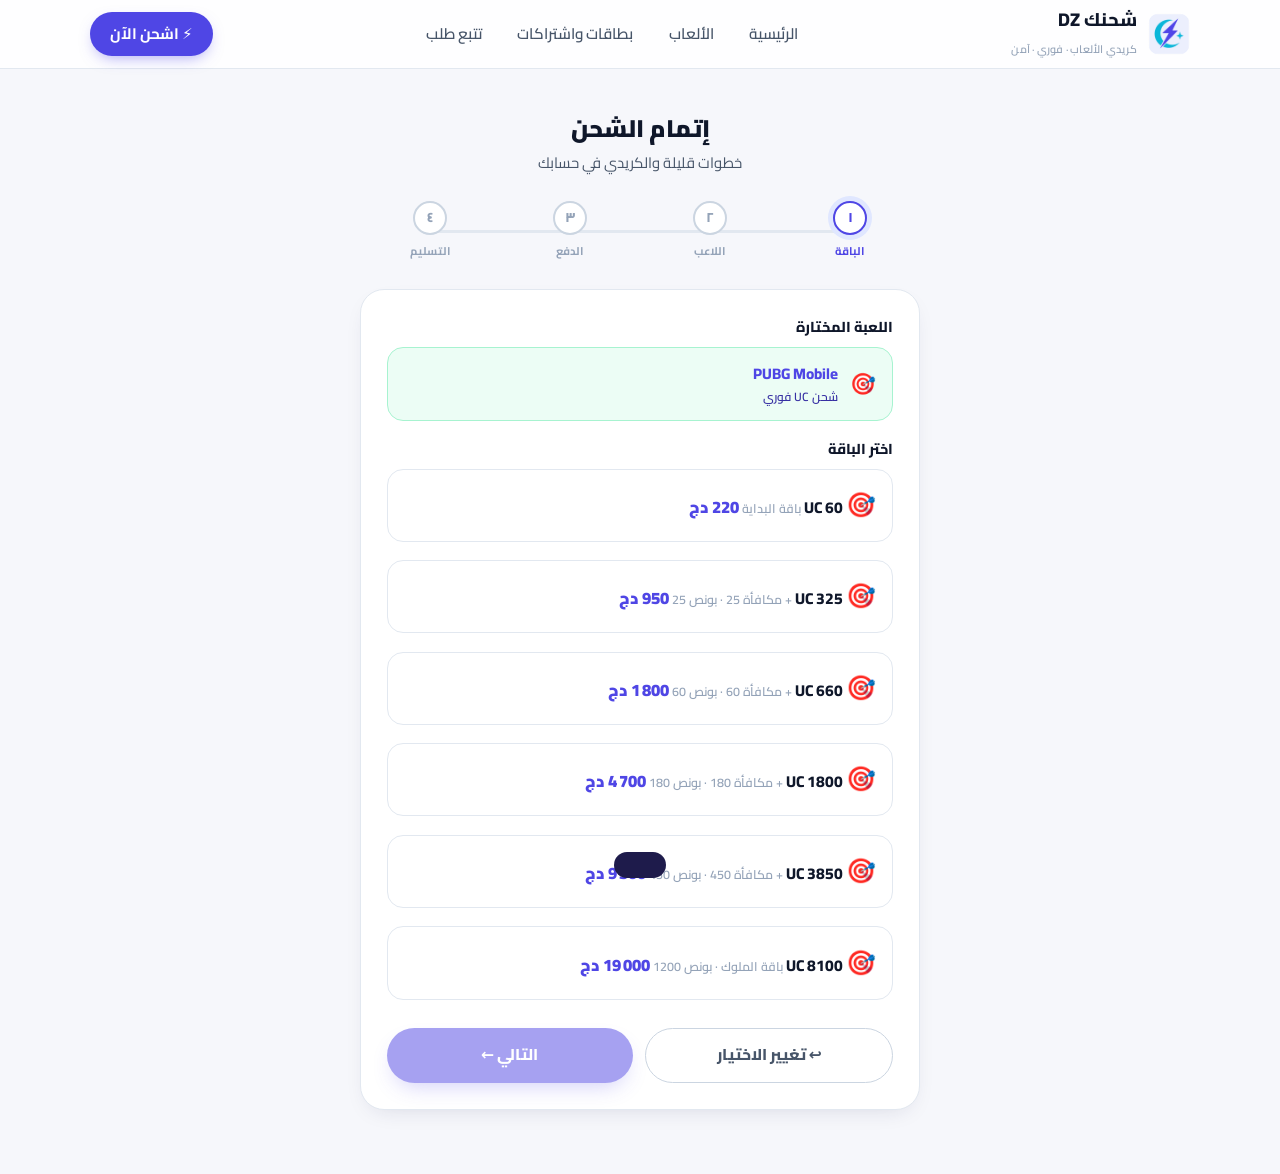
==== commit 7197d2ed: "توسيع الكتالوج: 14 لعبة + قسم بطاقات واشتراكات (Netflix, Shahid, Spotify, YouTube Premium, Discord N" ====
--- a/buy.html
+++ b/buy.html
@@ -31,6 +31,7 @@
     <nav class="nav-links">
       <a href="index.html">الرئيسية</a>
       <a href="index.html#games">الألعاب</a>
+      <a href="index.html#cards">بطاقات واشتراكات</a>
       <a href="track.html">تتبع طلب</a>
     </nav>
     <a href="index.html#games" class="nav-cta">⚡ اشحن الآن</a>
@@ -71,7 +72,7 @@
         <div class="packs" id="packsList"></div>
       </div>
       <div class="wiz-nav">
-        <a href="index.html#games" class="btn btn-outline">↩ تغيير اللعبة</a>
+        <a href="index.html#games" class="btn btn-outline" id="step1Back">↩ تغيير الاختيار</a>
         <button class="btn btn-primary" id="toStep2" disabled>التالي ←</button>
       </div>
     </section>
@@ -177,8 +178,8 @@
           <div class="receipt-body">
             <div class="r-row"><span class="k">اللعبة</span><span class="v" id="rGame">—</span></div>
             <div class="r-row"><span class="k">الباقة</span><span class="v" id="rPack">—</span></div>
-            <div class="r-row"><span class="k">معرّف اللاعب</span><span class="v ltr" id="rPid">—</span></div>
-            <div class="r-row"><span class="k">اسم الحساب</span><span class="v" id="rNick">—</span></div>
+            <div class="r-row"><span class="k" id="rPidK">معرّف اللاعب</span><span class="v ltr" id="rPid">—</span></div>
+            <div class="r-row"><span class="k" id="rNickK">اسم الحساب</span><span class="v" id="rNick">—</span></div>
             <div class="r-row"><span class="k">طريقة الدفع</span><span class="v" id="rMethod">—</span></div>
             <div class="r-row"><span class="k">المبلغ</span><span class="v" id="rAmount">—</span></div>
             <div class="r-row"><span class="k">التقسيم التلقائي</span><span class="v ok" id="rSplit">—</span></div>
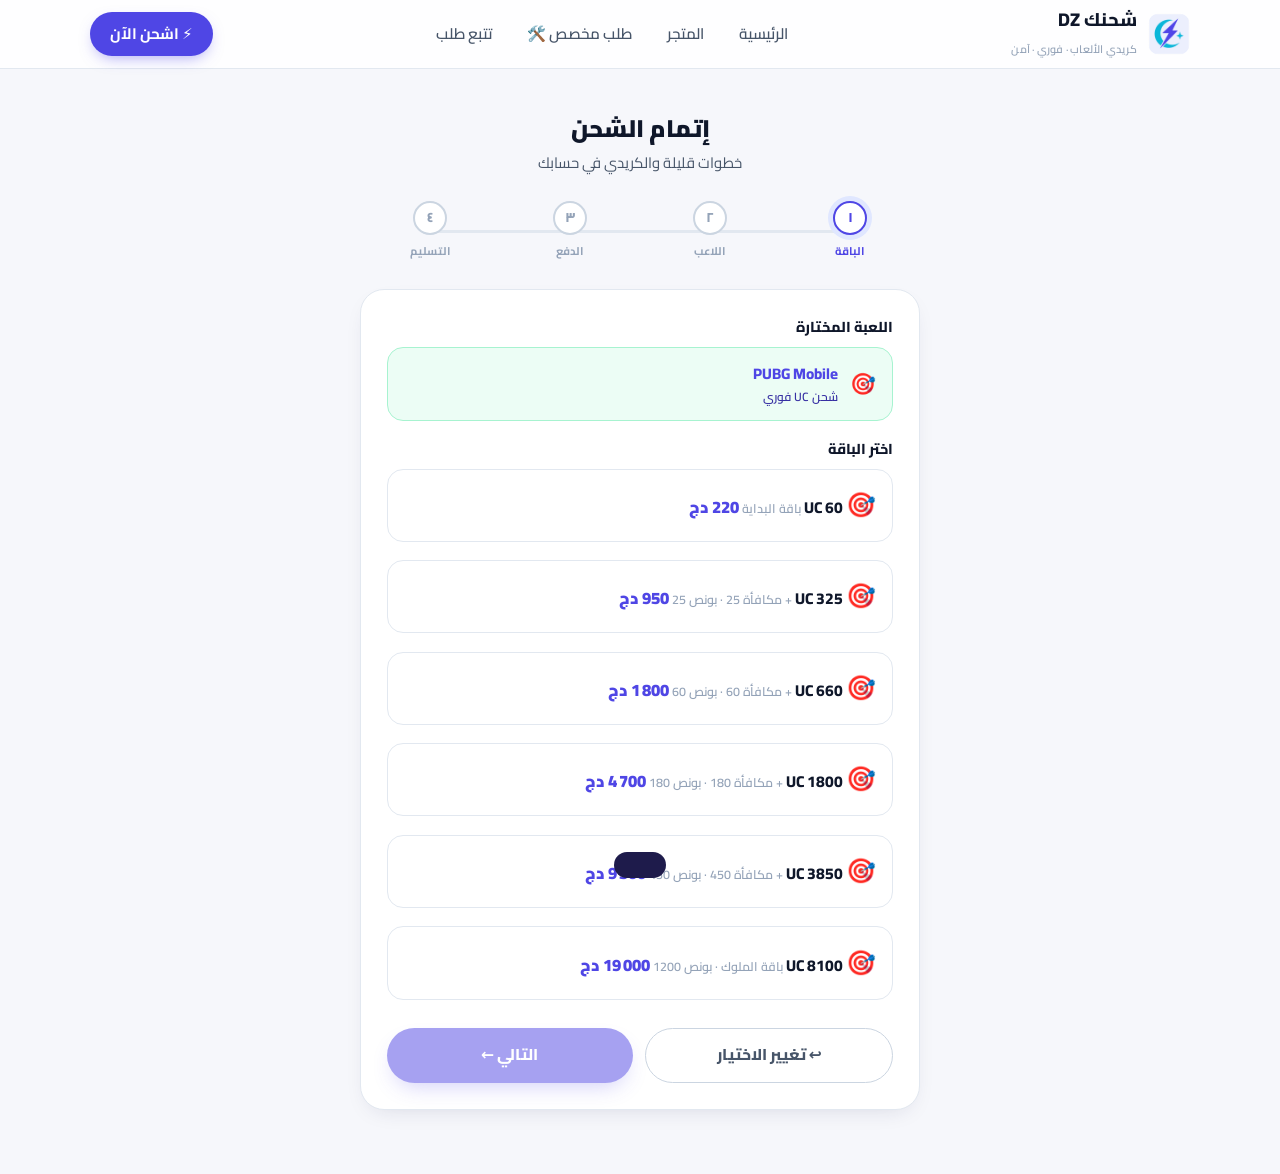
==== commit 8d06c195: "التوسعة الكبرى v5: كتالوج موحد (59 منتجًا) + بحث عربي فوري + طلب مخصص لأي موقع - data.js: 59 منتجًا " ====
--- a/buy.html
+++ b/buy.html
@@ -30,11 +30,11 @@
     </a>
     <nav class="nav-links">
       <a href="index.html">الرئيسية</a>
-      <a href="index.html#games">الألعاب</a>
-      <a href="index.html#cards">بطاقات واشتراكات</a>
+      <a href="index.html#catalog">المتجر</a>
+      <a href="custom.html">طلب مخصص 🛠️</a>
       <a href="track.html">تتبع طلب</a>
     </nav>
-    <a href="index.html#games" class="nav-cta">⚡ اشحن الآن</a>
+    <a href="index.html#catalog" class="nav-cta">⚡ اشحن الآن</a>
   </div>
 </header>
 
@@ -72,7 +72,7 @@
         <div class="packs" id="packsList"></div>
       </div>
       <div class="wiz-nav">
-        <a href="index.html#games" class="btn btn-outline" id="step1Back">↩ تغيير الاختيار</a>
+        <a href="index.html#catalog" class="btn btn-outline" id="step1Back">↩ تغيير الاختيار</a>
         <button class="btn btn-primary" id="toStep2" disabled>التالي ←</button>
       </div>
     </section>
--- a/css/styles.css
+++ b/css/styles.css
@@ -764,3 +764,296 @@
   padding: .35rem .9rem; border-radius: var(--r-pill);
   white-space: nowrap;
 }
+
+/* ============================================================
+   v5 — الكتالوج الموحد + الطلب المخصص
+   ============================================================ */
+
+/* ---------- أدوات الكتالوج: بحث + شرائح ---------- */
+.catalog-tools {
+  max-width: 50rem;
+  margin: 0 auto 1.8rem;
+  display: flex;
+  flex-direction: column;
+  gap: .8rem;
+  align-items: center;
+}
+.search-box {
+  position: relative;
+  width: 100%;
+}
+.search-box svg {
+  position: absolute;
+  top: 50%;
+  right: 1.1rem;
+  transform: translateY(-50%);
+  width: 1.15rem;
+  height: 1.15rem;
+  color: var(--ink-3);
+  pointer-events: none;
+}
+.search-box input {
+  width: 100%;
+  padding: .95rem 3.2rem .95rem 1.2rem;
+  border: 1.5px solid var(--line);
+  border-radius: var(--r-pill);
+  background: var(--bg-card);
+  font-weight: 700;
+  font-size: .95rem;
+  box-shadow: var(--shadow-sm);
+  transition: border-color .2s var(--ease), box-shadow .2s var(--ease);
+}
+.search-box input:focus {
+  outline: none;
+  border-color: var(--primary);
+  box-shadow: 0 0 0 4px #e0e7ff;
+}
+.search-box input::placeholder { color: var(--ink-3); font-weight: 600; }
+
+/* ---------- شرائح التصفية ---------- */
+.chips {
+  display: flex;
+  flex-wrap: wrap;
+  gap: .5rem;
+  justify-content: center;
+}
+.chip {
+  padding: .45rem 1.05rem;
+  border-radius: var(--r-pill);
+  border: 1.5px solid var(--line);
+  background: var(--bg-card);
+  font-size: .82rem;
+  font-weight: 800;
+  color: var(--ink-2);
+  transition: all .2s var(--ease);
+  white-space: nowrap;
+}
+.chip:hover { border-color: #c7d2fe; color: var(--primary); transform: translateY(-1px); }
+.chip.active {
+  background: var(--primary);
+  border-color: var(--primary);
+  color: #fff;
+  box-shadow: 0 6px 16px -8px rgba(79, 70, 229, .5);
+}
+.catalog-count {
+  font-size: .78rem;
+  font-weight: 700;
+  color: var(--ink-3);
+}
+
+/* ---------- حالة لا نتائج ---------- */
+.catalog-empty {
+  max-width: 34rem;
+  margin: 2.2rem auto;
+  text-align: center;
+  padding: 2.4rem 1.6rem;
+  background: var(--bg-card);
+  border: 2px dashed var(--line-2);
+  border-radius: var(--r-lg);
+}
+.catalog-empty .e-ico { font-size: 2.6rem; margin-bottom: .6rem; }
+.catalog-empty .empty-q { color: var(--primary); font-weight: 800; }
+.catalog-empty .e-sub { color: var(--ink-2); font-size: .88rem; margin: .5rem 0 1.2rem; }
+.catalog-empty .btn { margin: 0 auto; }
+
+/* ---------- بانر الطلب المخصص ---------- */
+.custom-banner {
+  margin-top: 2.6rem;
+  padding: 1.8rem 2rem;
+  border-radius: var(--r-lg);
+  background: linear-gradient(135deg, #4f46e5 0%, #3730a3 55%, #1e1b4b 100%);
+  color: #fff;
+  display: flex;
+  align-items: center;
+  justify-content: space-between;
+  gap: 1.4rem;
+  flex-wrap: wrap;
+  box-shadow: var(--shadow-lg);
+  position: relative;
+  overflow: hidden;
+}
+.custom-banner::before {
+  content: "\1F6E0\FE0F";
+  position: absolute;
+  left: -1rem;
+  top: 50%;
+  transform: translateY(-50%);
+  font-size: 8rem;
+  opacity: .08;
+  pointer-events: none;
+}
+.custom-banner .cb-t { font-size: 1.25rem; font-weight: 900; margin-bottom: .4rem; }
+.custom-banner .cb-s { color: #c7d2fe; font-size: .88rem; max-width: 34rem; }
+.custom-banner .cb-s b { color: #fff; }
+.custom-banner .btn-white { flex-shrink: 0; }
+
+/* ---------- صفحة الطلب المخصص ---------- */
+.custom-wrap {
+  padding: 2.2rem 0 4rem;
+  max-width: 46rem;
+}
+.custom-wrap .wizard-head { text-align: center; margin-bottom: 1.6rem; }
+.custom-wrap .wizard-head h1 { font-size: clamp(1.5rem, 3.5vw, 2rem); font-weight: 900; }
+.custom-wrap .wizard-head p { color: var(--ink-2); max-width: 36rem; margin: .4rem auto 0; font-size: .95rem; }
+
+.custom-steps {
+  display: grid;
+  grid-template-columns: repeat(3, 1fr);
+  gap: .8rem;
+  margin-bottom: 1.6rem;
+}
+.c-step {
+  background: var(--bg-card);
+  border: 1.5px solid var(--line);
+  border-radius: var(--r-md);
+  padding: .9rem 1rem;
+  display: flex;
+  gap: .7rem;
+  align-items: flex-start;
+}
+.cs-num {
+  flex-shrink: 0;
+  width: 2rem;
+  height: 2rem;
+  border-radius: 50%;
+  background: var(--bg-soft);
+  color: var(--primary);
+  font-weight: 900;
+  display: grid;
+  place-items: center;
+  font-size: .95rem;
+}
+.c-step b { font-size: .86rem; font-weight: 800; display: block; }
+.c-step p { font-size: .76rem; color: var(--ink-3); font-weight: 600; line-height: 1.5; }
+
+/* ---------- شرائح العملة ---------- */
+.cur-chips {
+  display: flex;
+  flex-wrap: wrap;
+  gap: .5rem;
+  margin-bottom: .8rem;
+}
+.cur-chip {
+  padding: .4rem .95rem;
+  border-radius: var(--r-pill);
+  border: 1.5px solid var(--line);
+  background: var(--bg-card);
+  font-size: .8rem;
+  font-weight: 800;
+  color: var(--ink-2);
+  transition: all .2s var(--ease);
+}
+.cur-chip:hover { border-color: #c7d2fe; color: var(--primary); }
+.cur-chip.active {
+  background: var(--primary);
+  border-color: var(--primary);
+  color: #fff;
+  box-shadow: 0 6px 16px -8px rgba(79, 70, 229, .5);
+}
+
+.amt-row {
+  display: flex;
+  align-items: stretch;
+  gap: .6rem;
+}
+.amt-row .cur-sym {
+  display: grid;
+  place-items: center;
+  width: 3rem;
+  flex-shrink: 0;
+  border: 1.5px solid var(--line);
+  border-radius: var(--r-sm);
+  background: var(--bg-soft);
+  font-weight: 900;
+  font-size: 1.15rem;
+  color: var(--primary);
+}
+.amt-row .input { flex: 1; font-size: 1.2rem; font-weight: 800; }
+
+/* ---------- صندوق التسعير الحي ---------- */
+.custom-total {
+  margin-top: 1rem;
+  background: var(--bg-card);
+  border: 1.5px solid var(--line);
+  border-radius: var(--r-md);
+  padding: 1rem 1.2rem;
+  box-shadow: var(--shadow-sm);
+}
+.ct-row {
+  display: flex;
+  justify-content: space-between;
+  align-items: center;
+  padding: .5rem 0;
+  font-size: .88rem;
+  border-bottom: 1px dashed var(--line);
+}
+.ct-row:last-child { border-bottom: none; }
+.ct-row span { color: var(--ink-2); font-weight: 700; }
+.ct-row b { font-weight: 800; font-variant-numeric: tabular-nums; }
+.ct-row.ct-total {
+  margin-top: .3rem;
+  padding: .7rem .8rem;
+  background: var(--bg-soft);
+  border-radius: var(--r-sm);
+  border-bottom: none;
+}
+.ct-row.ct-total span { color: var(--primary-deep); font-weight: 900; }
+.ct-row.ct-total b { color: var(--primary); font-size: 1.15rem; font-weight: 900; }
+
+/* ---------- تنبيه الحد الأدنى ---------- */
+.alert-warn {
+  margin-top: .8rem;
+  background: #fffbeb;
+  border-color: #fde68a;
+  color: #92400e;
+}
+
+/* ---------- أسئلة الطلب المخصص ---------- */
+.custom-faq {
+  margin-top: 2rem;
+  background: var(--bg-card);
+  border: 1.5px solid var(--line);
+  border-radius: var(--r-md);
+  padding: 1.4rem 1.6rem;
+}
+.custom-faq h3 { font-size: 1.05rem; font-weight: 900; margin-bottom: .9rem; }
+.custom-faq details { border-bottom: 1px dashed var(--line); padding: .7rem 0; }
+.custom-faq details:last-child { border-bottom: none; }
+.custom-faq summary {
+  cursor: pointer;
+  font-weight: 800;
+  font-size: .92rem;
+  color: var(--ink);
+  list-style: none;
+  position: relative;
+  padding-left: 1.4rem;
+}
+.custom-faq summary::-webkit-details-marker { display: none; }
+.custom-faq summary::before {
+  content: "+";
+  position: absolute;
+  left: 0;
+  top: 50%;
+  transform: translateY(-50%);
+  width: 1.1rem;
+  height: 1.1rem;
+  display: grid;
+  place-items: center;
+  border-radius: 50%;
+  background: var(--bg-soft);
+  color: var(--primary);
+  font-weight: 900;
+  font-size: .8rem;
+}
+.custom-faq details[open] summary::before { content: "\2212"; }
+.custom-faq details p { margin-top: .5rem; font-size: .85rem; color: var(--ink-2); line-height: 1.8; }
+
+/* ---------- استجابة الشاشات ---------- */
+@media (max-width: 860px) {
+  .custom-banner { flex-direction: column; text-align: center; }
+  .custom-banner .btn-white { margin: 0 auto; }
+}
+@media (max-width: 700px) {
+  .custom-steps { grid-template-columns: 1fr; }
+  .search-box input { padding: .85rem 3rem .85rem 1rem; }
+}
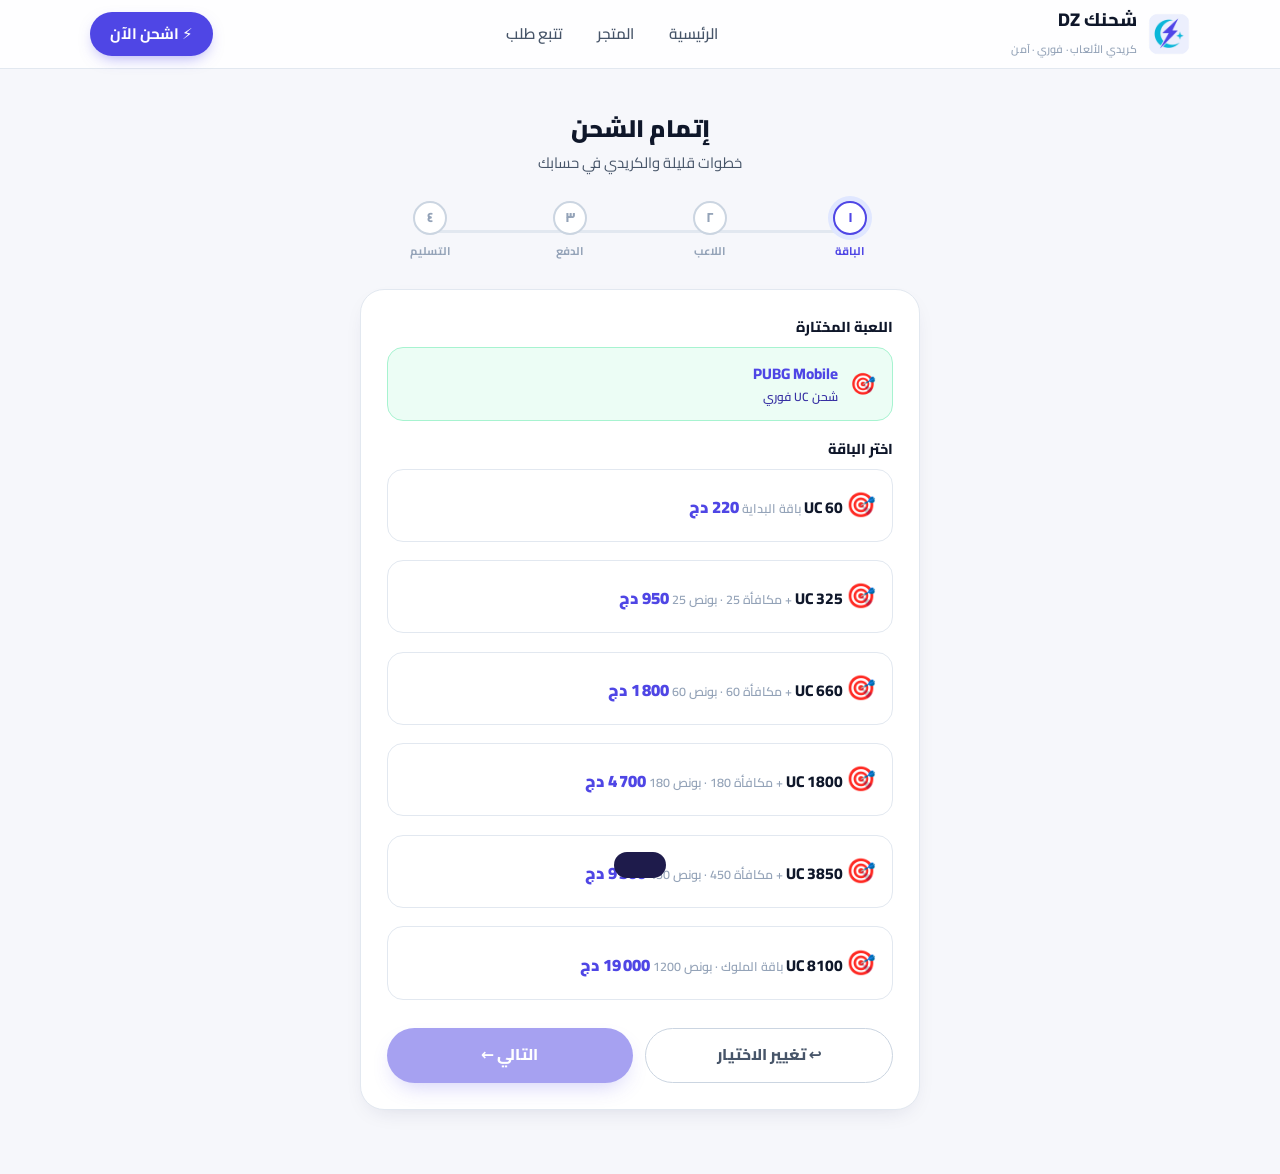
==== commit 8b46999d: "تصحيحات v6 بناءً على ملاحظات المستخدم: حذف الطلب المخصص + إصلاح البحث + إضافة بطاقات الدفع الإلكترون" ====
--- a/buy.html
+++ b/buy.html
@@ -31,7 +31,6 @@
     <nav class="nav-links">
       <a href="index.html">الرئيسية</a>
       <a href="index.html#catalog">المتجر</a>
-      <a href="custom.html">طلب مخصص 🛠️</a>
       <a href="track.html">تتبع طلب</a>
     </nav>
     <a href="index.html#catalog" class="nav-cta">⚡ اشحن الآن</a>
--- a/css/styles.css
+++ b/css/styles.css
@@ -766,7 +766,7 @@
 }
 
 /* ============================================================
-   v5 — الكتالوج الموحد + الطلب المخصص
+   v6 — الكتالوج الموحد + محافظ الدفع الإليكتروني
    ============================================================ */
 
 /* ---------- أدوات الكتالوج: بحث + شرائح ---------- */
@@ -856,204 +856,7 @@
 .catalog-empty .e-sub { color: var(--ink-2); font-size: .88rem; margin: .5rem 0 1.2rem; }
 .catalog-empty .btn { margin: 0 auto; }
 
-/* ---------- بانر الطلب المخصص ---------- */
-.custom-banner {
-  margin-top: 2.6rem;
-  padding: 1.8rem 2rem;
-  border-radius: var(--r-lg);
-  background: linear-gradient(135deg, #4f46e5 0%, #3730a3 55%, #1e1b4b 100%);
-  color: #fff;
-  display: flex;
-  align-items: center;
-  justify-content: space-between;
-  gap: 1.4rem;
-  flex-wrap: wrap;
-  box-shadow: var(--shadow-lg);
-  position: relative;
-  overflow: hidden;
-}
-.custom-banner::before {
-  content: "\1F6E0\FE0F";
-  position: absolute;
-  left: -1rem;
-  top: 50%;
-  transform: translateY(-50%);
-  font-size: 8rem;
-  opacity: .08;
-  pointer-events: none;
-}
-.custom-banner .cb-t { font-size: 1.25rem; font-weight: 900; margin-bottom: .4rem; }
-.custom-banner .cb-s { color: #c7d2fe; font-size: .88rem; max-width: 34rem; }
-.custom-banner .cb-s b { color: #fff; }
-.custom-banner .btn-white { flex-shrink: 0; }
-
-/* ---------- صفحة الطلب المخصص ---------- */
-.custom-wrap {
-  padding: 2.2rem 0 4rem;
-  max-width: 46rem;
-}
-.custom-wrap .wizard-head { text-align: center; margin-bottom: 1.6rem; }
-.custom-wrap .wizard-head h1 { font-size: clamp(1.5rem, 3.5vw, 2rem); font-weight: 900; }
-.custom-wrap .wizard-head p { color: var(--ink-2); max-width: 36rem; margin: .4rem auto 0; font-size: .95rem; }
-
-.custom-steps {
-  display: grid;
-  grid-template-columns: repeat(3, 1fr);
-  gap: .8rem;
-  margin-bottom: 1.6rem;
-}
-.c-step {
-  background: var(--bg-card);
-  border: 1.5px solid var(--line);
-  border-radius: var(--r-md);
-  padding: .9rem 1rem;
-  display: flex;
-  gap: .7rem;
-  align-items: flex-start;
-}
-.cs-num {
-  flex-shrink: 0;
-  width: 2rem;
-  height: 2rem;
-  border-radius: 50%;
-  background: var(--bg-soft);
-  color: var(--primary);
-  font-weight: 900;
-  display: grid;
-  place-items: center;
-  font-size: .95rem;
-}
-.c-step b { font-size: .86rem; font-weight: 800; display: block; }
-.c-step p { font-size: .76rem; color: var(--ink-3); font-weight: 600; line-height: 1.5; }
-
-/* ---------- شرائح العملة ---------- */
-.cur-chips {
-  display: flex;
-  flex-wrap: wrap;
-  gap: .5rem;
-  margin-bottom: .8rem;
-}
-.cur-chip {
-  padding: .4rem .95rem;
-  border-radius: var(--r-pill);
-  border: 1.5px solid var(--line);
-  background: var(--bg-card);
-  font-size: .8rem;
-  font-weight: 800;
-  color: var(--ink-2);
-  transition: all .2s var(--ease);
-}
-.cur-chip:hover { border-color: #c7d2fe; color: var(--primary); }
-.cur-chip.active {
-  background: var(--primary);
-  border-color: var(--primary);
-  color: #fff;
-  box-shadow: 0 6px 16px -8px rgba(79, 70, 229, .5);
-}
-
-.amt-row {
-  display: flex;
-  align-items: stretch;
-  gap: .6rem;
-}
-.amt-row .cur-sym {
-  display: grid;
-  place-items: center;
-  width: 3rem;
-  flex-shrink: 0;
-  border: 1.5px solid var(--line);
-  border-radius: var(--r-sm);
-  background: var(--bg-soft);
-  font-weight: 900;
-  font-size: 1.15rem;
-  color: var(--primary);
-}
-.amt-row .input { flex: 1; font-size: 1.2rem; font-weight: 800; }
-
-/* ---------- صندوق التسعير الحي ---------- */
-.custom-total {
-  margin-top: 1rem;
-  background: var(--bg-card);
-  border: 1.5px solid var(--line);
-  border-radius: var(--r-md);
-  padding: 1rem 1.2rem;
-  box-shadow: var(--shadow-sm);
-}
-.ct-row {
-  display: flex;
-  justify-content: space-between;
-  align-items: center;
-  padding: .5rem 0;
-  font-size: .88rem;
-  border-bottom: 1px dashed var(--line);
-}
-.ct-row:last-child { border-bottom: none; }
-.ct-row span { color: var(--ink-2); font-weight: 700; }
-.ct-row b { font-weight: 800; font-variant-numeric: tabular-nums; }
-.ct-row.ct-total {
-  margin-top: .3rem;
-  padding: .7rem .8rem;
-  background: var(--bg-soft);
-  border-radius: var(--r-sm);
-  border-bottom: none;
-}
-.ct-row.ct-total span { color: var(--primary-deep); font-weight: 900; }
-.ct-row.ct-total b { color: var(--primary); font-size: 1.15rem; font-weight: 900; }
-
-/* ---------- تنبيه الحد الأدنى ---------- */
-.alert-warn {
-  margin-top: .8rem;
-  background: #fffbeb;
-  border-color: #fde68a;
-  color: #92400e;
-}
-
-/* ---------- أسئلة الطلب المخصص ---------- */
-.custom-faq {
-  margin-top: 2rem;
-  background: var(--bg-card);
-  border: 1.5px solid var(--line);
-  border-radius: var(--r-md);
-  padding: 1.4rem 1.6rem;
-}
-.custom-faq h3 { font-size: 1.05rem; font-weight: 900; margin-bottom: .9rem; }
-.custom-faq details { border-bottom: 1px dashed var(--line); padding: .7rem 0; }
-.custom-faq details:last-child { border-bottom: none; }
-.custom-faq summary {
-  cursor: pointer;
-  font-weight: 800;
-  font-size: .92rem;
-  color: var(--ink);
-  list-style: none;
-  position: relative;
-  padding-left: 1.4rem;
-}
-.custom-faq summary::-webkit-details-marker { display: none; }
-.custom-faq summary::before {
-  content: "+";
-  position: absolute;
-  left: 0;
-  top: 50%;
-  transform: translateY(-50%);
-  width: 1.1rem;
-  height: 1.1rem;
-  display: grid;
-  place-items: center;
-  border-radius: 50%;
-  background: var(--bg-soft);
-  color: var(--primary);
-  font-weight: 900;
-  font-size: .8rem;
-}
-.custom-faq details[open] summary::before { content: "\2212"; }
-.custom-faq details p { margin-top: .5rem; font-size: .85rem; color: var(--ink-2); line-height: 1.8; }
-
 /* ---------- استجابة الشاشات ---------- */
-@media (max-width: 860px) {
-  .custom-banner { flex-direction: column; text-align: center; }
-  .custom-banner .btn-white { margin: 0 auto; }
-}
 @media (max-width: 700px) {
-  .custom-steps { grid-template-columns: 1fr; }
   .search-box input { padding: .85rem 3rem .85rem 1rem; }
 }
